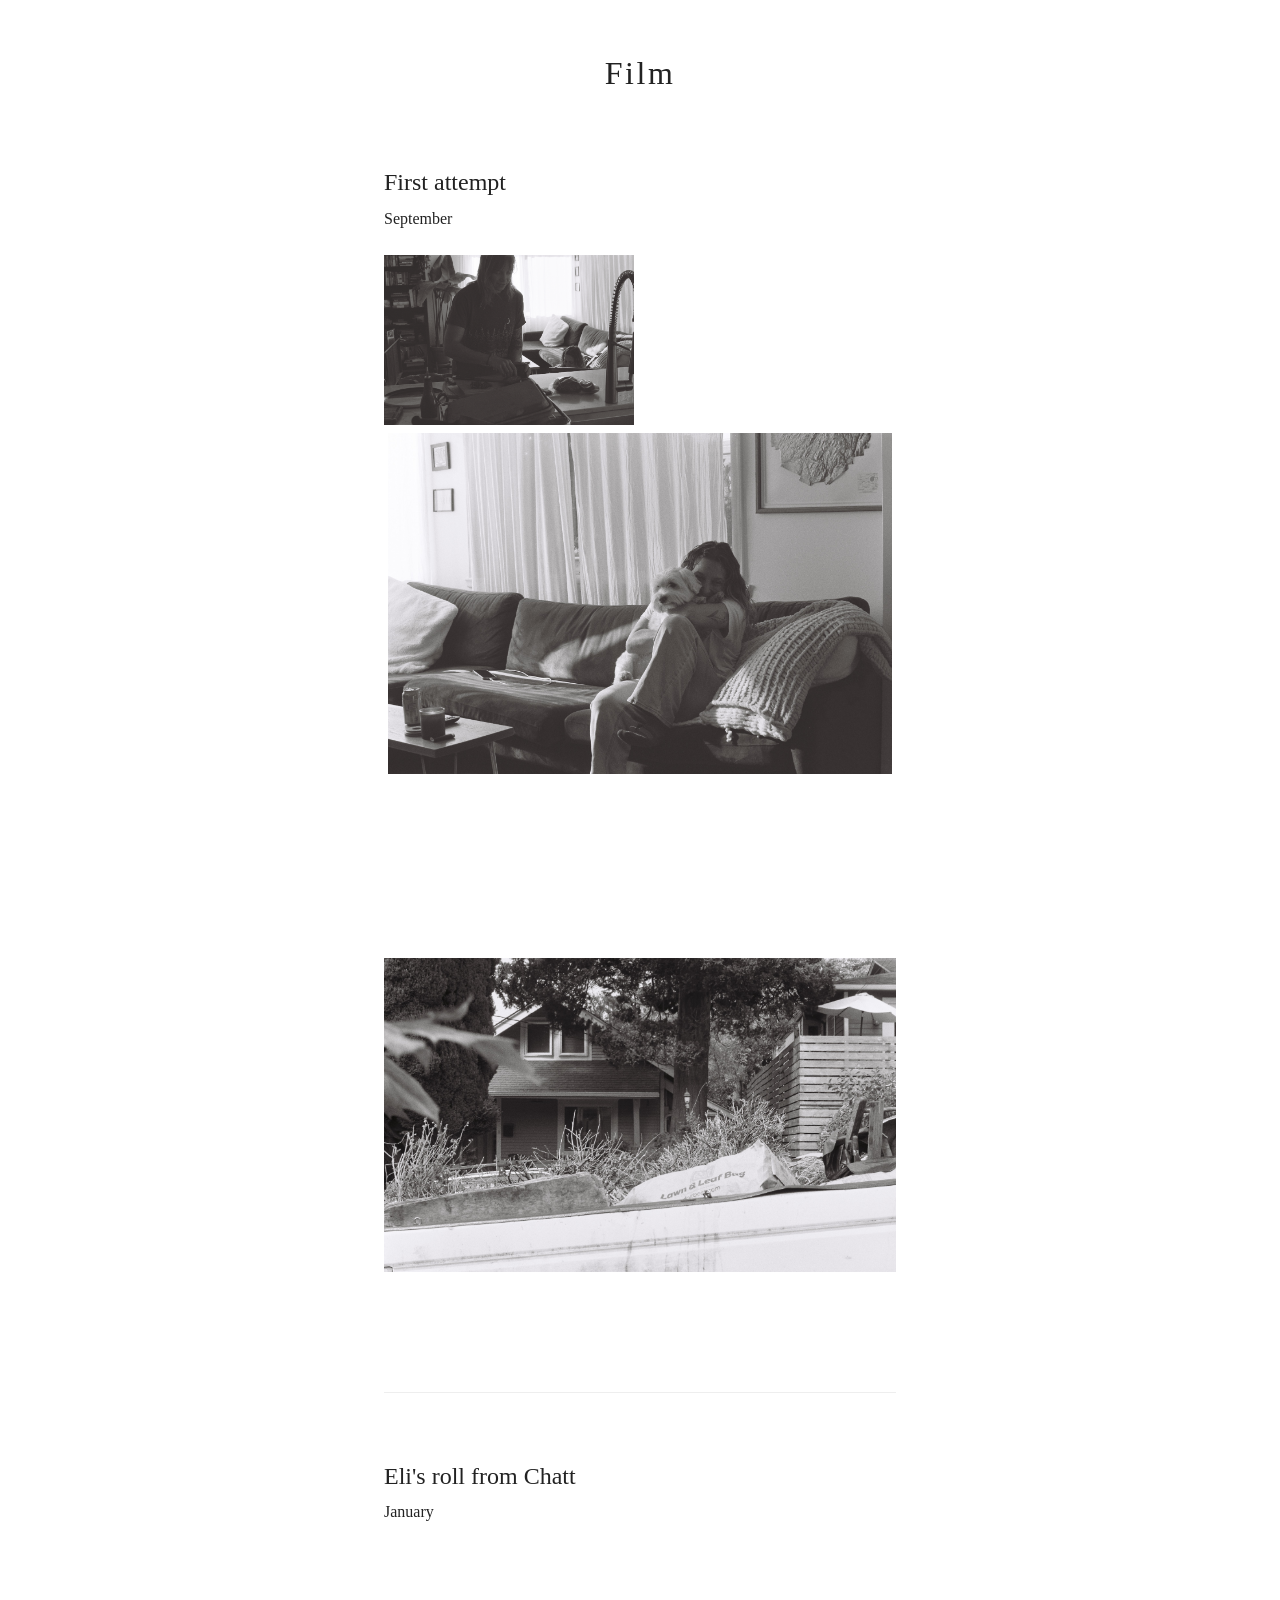
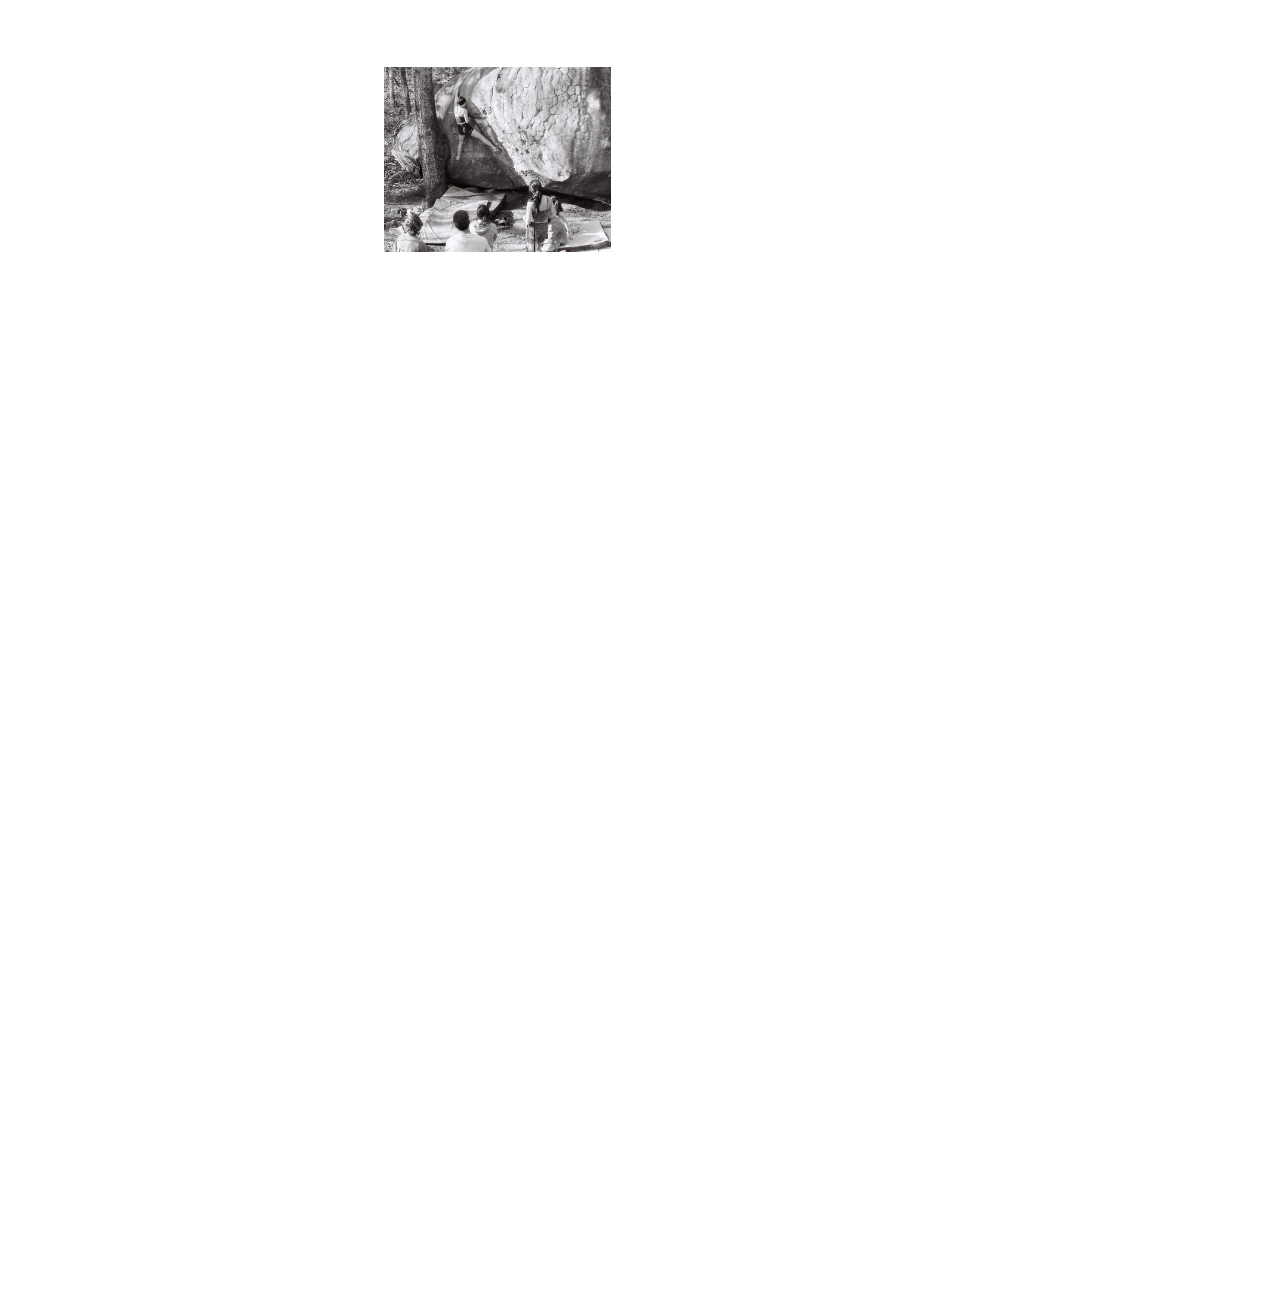
==== film.html @ adab6372 "rename" ====
<!DOCTYPE html>
<html lang="en">
<head>
  <meta charset="UTF-8">
  <meta name="viewport" content="width=device-width, initial-scale=1.0">
  <title>Photography</title>
  <style>
    :root {
      --gap: 8px;            /* space between photos */
      --content-width: 40%;  /* how much of the page width the photos use */
      --max-row-shape: 1.5;  /* no row is taller than a 3:2 landscape photo at full width */
      --text: #222;
      --muted: #888;
    }

    body {
      margin: 0;
      background: #fff;
      color: var(--text);
      font-family: Georgia, "Times New Roman", serif;
      line-height: 1.6;
    }

    main {
      width: var(--content-width);
      margin: 0 auto;        /* centers it, leaving equal space left and right */
      padding: 48px 0;
    }

    /* 40% gets too narrow on small screens, so widen the column there */
    @media (max-width: 1100px) {
      main { width: 70%; }
    }
    @media (max-width: 600px) {
      main { width: auto; padding: 48px 16px; }
    }

    header.site {
      text-align: center;
      margin-bottom: 64px;
    }
    header.site h1 {
      font-weight: normal;
      letter-spacing: 0.08em;
      margin: 0;
    }

    /* ---------- one post = one batch of photos ---------- */
    .post {
      margin-bottom: 120px;           /* the "line breaks" between batches */
    }
    .post + .post {
      padding-top: 64px;
      border-top: 1px solid #eee;     /* delete this line if you want no divider */
    }

    .post h2 {
      font-weight: normal;
      margin: 0 0 4px;
    }
    .post time {
      display: block;
      color: var(--muted);
      font-size: 0.9rem;
      margin-bottom: 16px;
    }
    .post p {
      max-width: 65ch;
      margin: 0 0 24px;
    }

    /* ---------- the gallery: set --cols on each one ---------- */
    .gallery {
      --cols: 3;                      /* default M if you don't set one */
      display: flex;
      flex-direction: column;
      gap: var(--gap);
    }
    .gallery + .gallery {
      margin-top: var(--gap);         /* stacked galleries line up like one grid */
    }

    .gallery .row {
      display: flex;
      justify-content: center;        /* centers photos that hit the height cap */
      gap: var(--gap);
    }

    /* Each photo's width is proportional to its aspect ratio (--ar, set by
       the script), so every photo in a row ends up the same height.
       max-width stops a row from getting taller than --max-row-shape allows,
       which keeps a lone portrait photo from filling the whole column. */
    .gallery img {
      display: block;
      flex: var(--ar, 1.5) 1 0%;
      min-width: 0;
      max-width: calc(100% * var(--ar, 1.5) / var(--max-row-shape));
      height: auto;
      aspect-ratio: var(--ar, 1.5);
    }

    /* ---------- phones: one photo per line ---------- */
    @media (max-width: 500px) {
      .gallery .row { flex-direction: column; align-items: center; }
      .gallery img { flex: none; width: 100%; }
    }
  </style>
</head>
<body>
  <main>
    <header class="site">
      <h1>Film</h1>
    </header>

    <!-- ===== NEWEST POST AT THE TOP: copy this block for each new batch ===== -->
    <article class="post">
      <h2>First attempt</h2>
      <!-- <time datetime="2026-09-20">September 20, 2026</time> -->
      <p>September</p>

      <div class="gallery" style="--cols: 2">
        <img src="film/beatrix/Haddock_Haddock-R2-E062.jpg" alt="" loading="lazy">
        <img src="film/beatrix/Haddock_Haddock-R2-E061.jpg" alt="" loading="lazy">
      </div>
      <div class="gallery" style="--cols: 1">
        <img src="film/beatrix/Haddock_Haddock-R2-E060_edit.jpg" alt="" loading="lazy">
      </div>
      <div class="gallery" style="--cols: 2">
        <img src="film/beatrix/Haddock_Haddock-R2-E036.jpg" alt="" loading="lazy">
        <img src="film/beatrix/Haddock_Haddock-R2-E052.jpg" alt="" loading="lazy">
      </div>
      <div class="gallery" style="--cols: 1">
        <img src="film/beatrix/Haddock_Haddock-R2-E045_cropped.jpg" alt="" loading="lazy">
      </div>
    </article>

    <article class="post">
      <h2>Eli's roll from Chatt</h2>
      <p>January</p>

      <div class="gallery" style="--cols: 3">
        <img src="film/eli/Haddock_Haddock-R1-E006.jpg" alt="" loading="lazy">
        <img src="film/eli/Haddock_Haddock-R1-E001.jpg" alt="" loading="lazy">
        <img src="film/eli/Haddock_Haddock-R1-E003.jpg" alt="" loading="lazy">
      </div>
      <div class="gallery" style="--cols: 2">
        <img src="film/eli/Haddock_Haddock-R1-E015_crop.jpg" alt="" loading="lazy">
        <img src="film/eli/Haddock_Haddock-R1-E024.jpg" alt="" loading="lazy">
      </div>
      <div class="gallery" style="--cols: 1">
        <img src="film/eli/Haddock_Haddock-R1-E028.jpg" alt="" loading="lazy">
      </div>
      <div class="gallery" style="--cols: 2">
        <img src="film/eli/Haddock_Haddock-R1-E011.jpg" alt="" loading="lazy">
        <img src="film/eli/Haddock_Haddock-R1-E022.jpg" alt="" loading="lazy">
      </div>
      <div class="gallery" style="--cols: 1">
        <img src="film/eli/Haddock_Haddock-R1-E029.jpg" alt="" loading="lazy">
      </div>
    </article>

  </main>

  <script>
    // Group each gallery's images into rows of --cols, and give each image
    // its real aspect ratio so photos in the same row share a height.
    document.querySelectorAll('.gallery').forEach(function (gallery) {
      var cols = parseInt(getComputedStyle(gallery).getPropertyValue('--cols'), 10) || 3;
      var imgs = Array.from(gallery.querySelectorAll(':scope > img'));

      for (var i = 0; i < imgs.length; i += cols) {
        var row = document.createElement('div');
        row.className = 'row';
        imgs.slice(i, i + cols).forEach(function (img) { row.appendChild(img); });
        gallery.appendChild(row);
      }

      imgs.forEach(function (img) {
        function setRatio() {
          img.style.setProperty('--ar', img.naturalWidth / img.naturalHeight);
        }
        if (img.complete && img.naturalWidth) setRatio();
        else img.addEventListener('load', setRatio);
      });
    });
  </script>
</body>
</html>
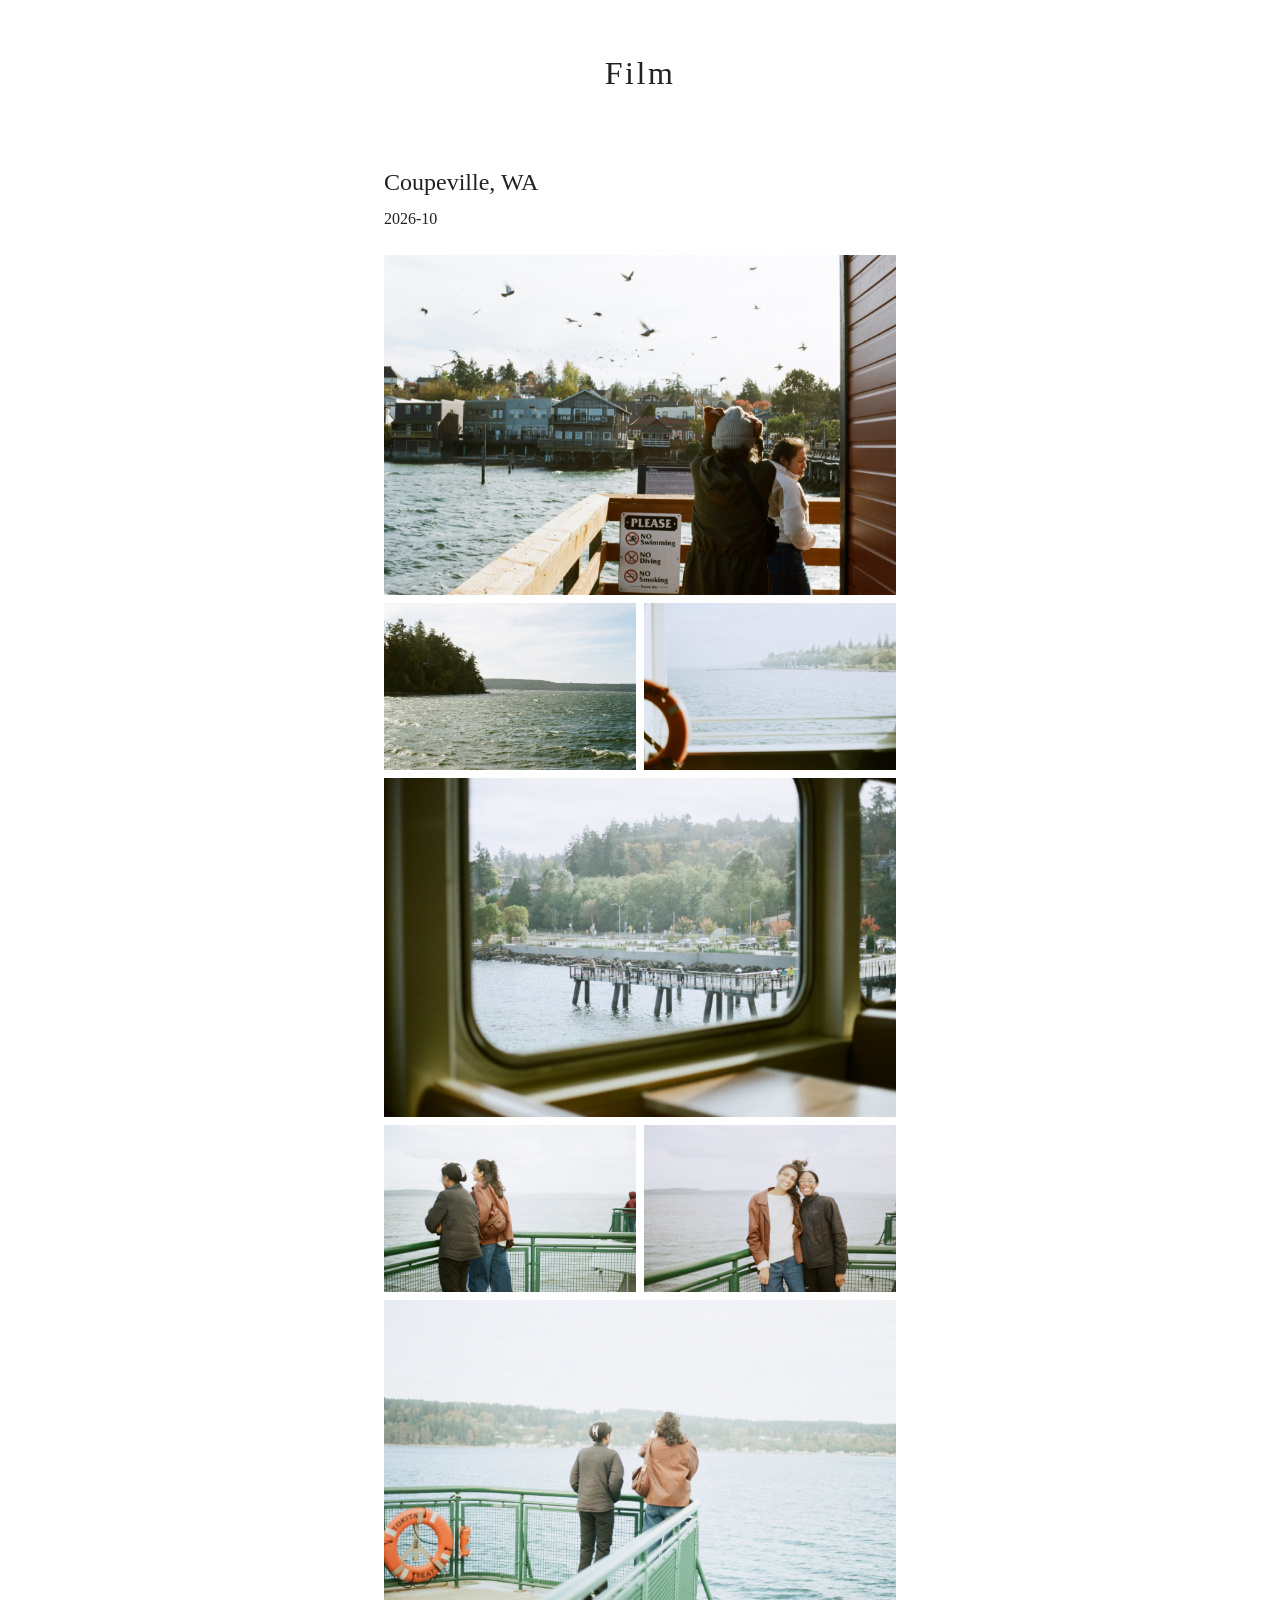
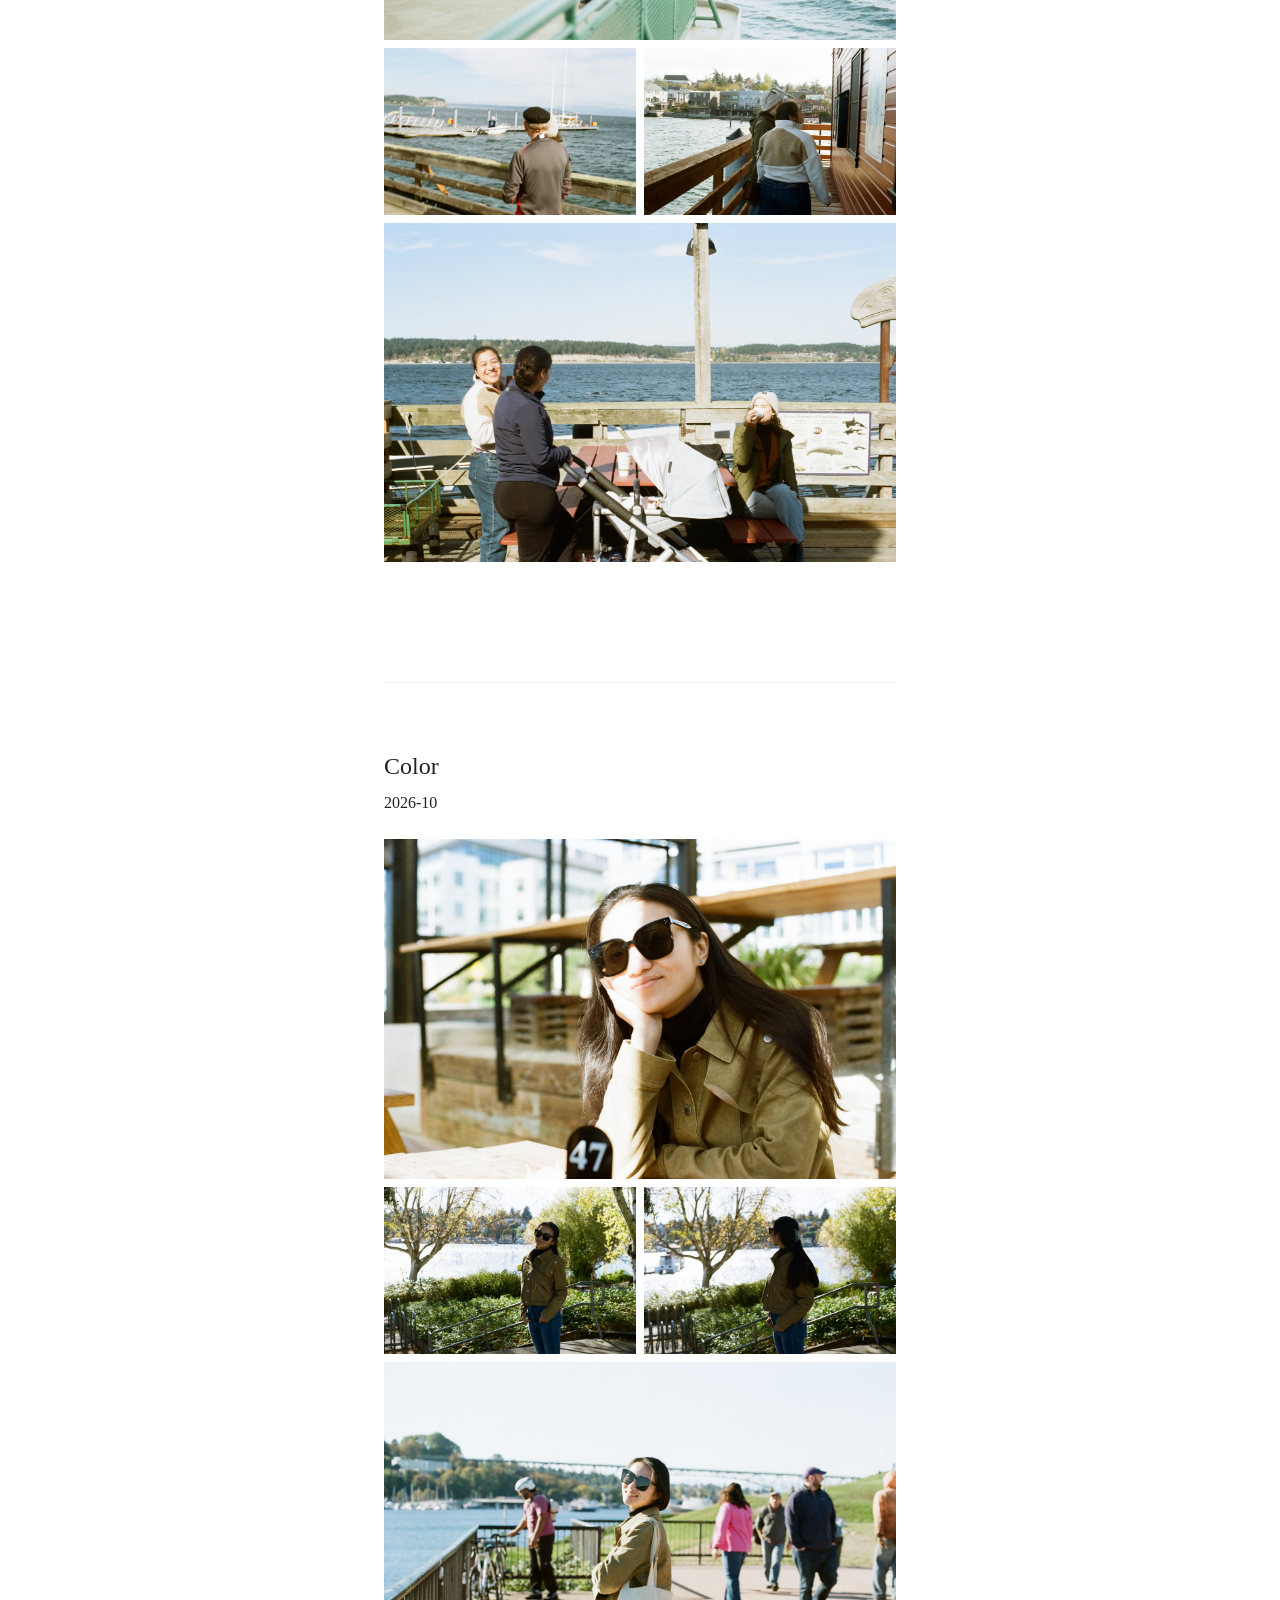
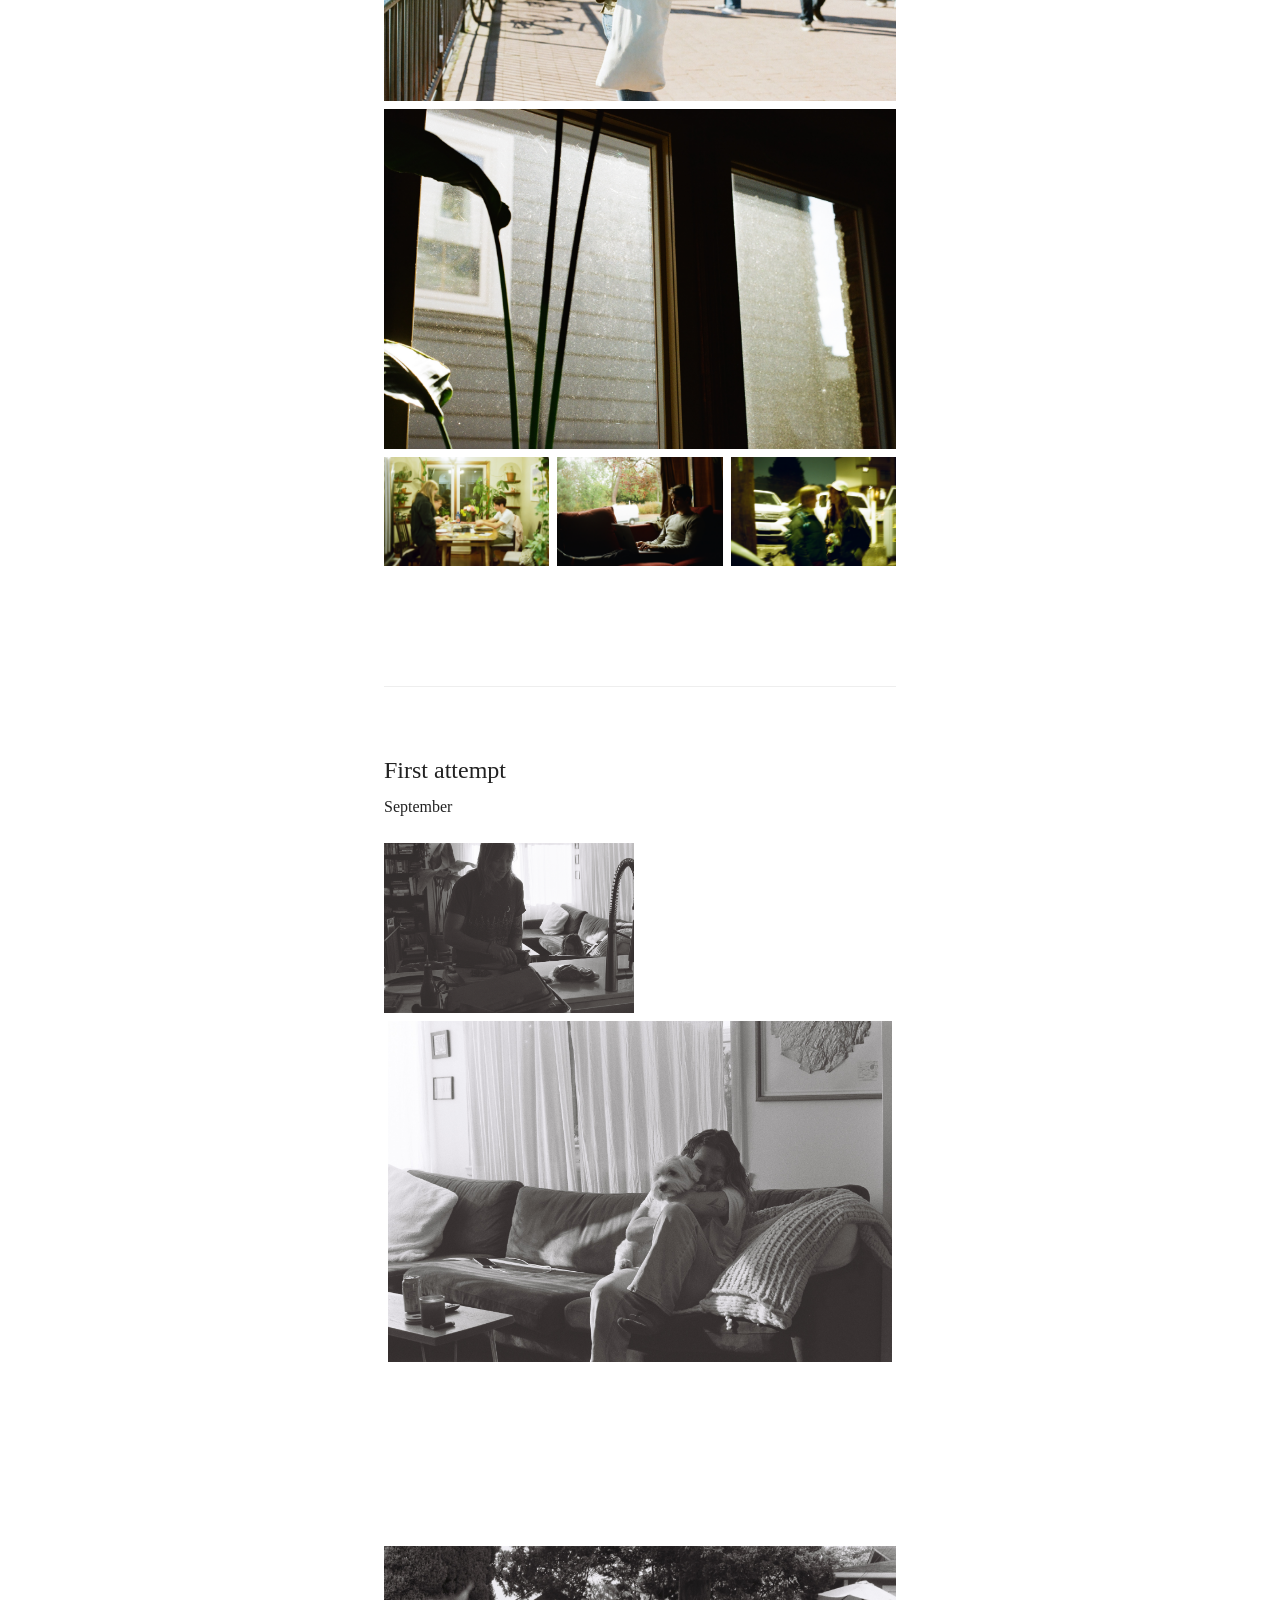
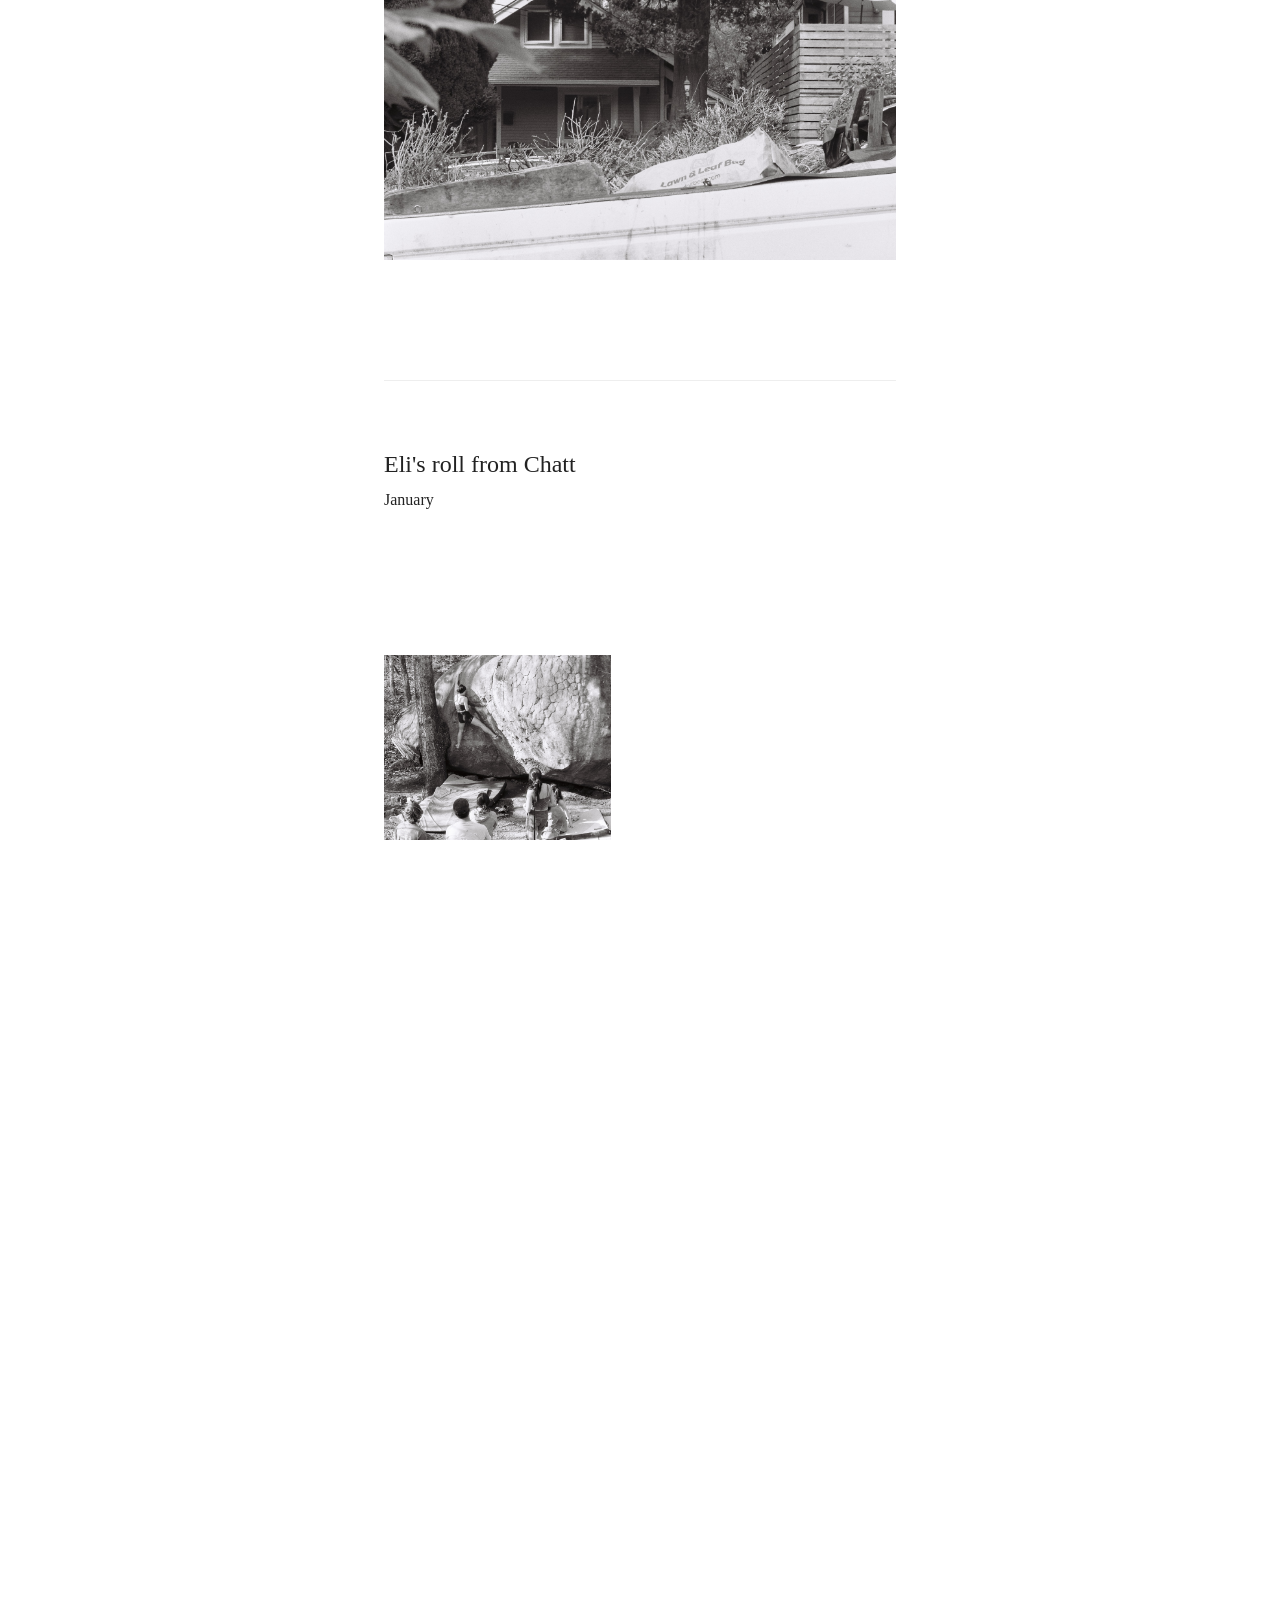
==== commit 0e738042: "audrey/carl" ====
--- a/film.html
+++ b/film.html
@@ -114,23 +114,93 @@
 
     <!-- ===== NEWEST POST AT THE TOP: copy this block for each new batch ===== -->
     <article class="post">
+      <h2>Coupeville, WA</h2>
+      <!-- <time datetime="2026-09-20">September 20, 2026</time> -->
+      <p>2026-10</p>
+
+      <div class="gallery" style="--cols: 1">
+        <img src="film/2026_10/bird_edited.jpg" alt="" loading="lazy">
+      </div>
+
+      <div class="gallery" style="--cols: 2">
+        <img src="film/2026_10/000103690001_E.jpg" alt="" loading="lazy">
+        <img src="film/2026_10/000103690014_24.jpg" alt="" loading="lazy">      
+      </div>
+
+      <div class="gallery" style="--cols: 1">
+        <img src="film/2026_10/000103690013_25.jpg" alt="" loading="lazy">
+      </div>
+
+
+      <div class="gallery" style="--cols: 2">
+        <img src="film/2026_10/000103690011_27.jpg" alt="" loading="lazy">
+        <img src="film/2026_10/000103690010_28.jpg" alt="" loading="lazy">
+      </div>
+      <div class="gallery" style="--cols: 1">
+        <img src="film/2026_10/000103690012_26.jpg" alt="" loading="lazy">
+      </div>
+      <div class="gallery" style="--cols: 2">
+        <img src="film/2026_10/000103690006_32.jpg" alt="" loading="lazy">
+        <img src="film/2026_10/000103690003_35.jpg" alt="" loading="lazy">
+      </div>
+
+      <div class="gallery" style="--cols: 1">
+        <img src="film/2026_10/000103690004_34.jpg" alt="" loading="lazy">
+      </div>
+    </article>
+
+    <article class="post">
+      <h2>Color</h2>
+      <p>2026-10</p>
+
+      <div class="gallery" style="--cols: 1">
+        <img src="film/2026_10/000103690026_12.jpg" alt="" loading="lazy">
+      </div>
+
+<!--       <div class="gallery" style="--cols: 1">
+        <img src="film/2026_10/000103690023_15.jpg" alt="" loading="lazy">
+      </div> -->
+
+      <div class="gallery" style="--cols: 2">
+        <img src="film/2026_10/000103690025_13.jpg" alt="" loading="lazy">
+        <img src="film/2026_10/000103690024_14.jpg" alt="" loading="lazy">
+      </div>
+
+      <div class="gallery" style="--cols: 1">
+        <img src="film/2026_10/bing_gasworks.jpg" alt="" loading="lazy">
+      </div>
+
+      <div class="gallery" style="--cols: 1">
+<!--         <img src="film/2026_10/000103690034_4.jpg" alt="" loading="lazy">
+ -->        <img src="film/2026_10/000103690037_1.jpg" alt="" loading="lazy">
+      </div>
+
+      <div class="gallery" style="--cols: 3">
+        <img src="film/2026_10/000103690035_3.jpg" alt="" loading="lazy">
+        <img src="film/2026_10/000103690029_9.jpg" alt="" loading="lazy">
+        <img src="film/2026_10/000103690034_4.jpg" alt="" loading="lazy">
+      </div>
+    </article>
+
+
+    <article class="post">
       <h2>First attempt</h2>
       <!-- <time datetime="2026-09-20">September 20, 2026</time> -->
       <p>September</p>
 
       <div class="gallery" style="--cols: 2">
-        <img src="film/beatrix/Haddock_Haddock-R2-E062.jpg" alt="" loading="lazy">
-        <img src="film/beatrix/Haddock_Haddock-R2-E061.jpg" alt="" loading="lazy">
-      </div>
-      <div class="gallery" style="--cols: 1">
-        <img src="film/beatrix/Haddock_Haddock-R2-E060_edit.jpg" alt="" loading="lazy">
-      </div>
-      <div class="gallery" style="--cols: 2">
-        <img src="film/beatrix/Haddock_Haddock-R2-E036.jpg" alt="" loading="lazy">
-        <img src="film/beatrix/Haddock_Haddock-R2-E052.jpg" alt="" loading="lazy">
-      </div>
-      <div class="gallery" style="--cols: 1">
-        <img src="film/beatrix/Haddock_Haddock-R2-E045_cropped.jpg" alt="" loading="lazy">
+        <img src="film/2026_09/Haddock_Haddock-R2-E062.jpg" alt="" loading="lazy">
+        <img src="film/2026_09/Haddock_Haddock-R2-E061.jpg" alt="" loading="lazy">
+      </div>
+      <div class="gallery" style="--cols: 1">
+        <img src="film/2026_09/Haddock_Haddock-R2-E060_edit.jpg" alt="" loading="lazy">
+      </div>
+      <div class="gallery" style="--cols: 2">
+        <img src="film/2026_09/Haddock_Haddock-R2-E036.jpg" alt="" loading="lazy">
+        <img src="film/2026_09/Haddock_Haddock-R2-E052.jpg" alt="" loading="lazy">
+      </div>
+      <div class="gallery" style="--cols: 1">
+        <img src="film/2026_09/Haddock_Haddock-R2-E045_cropped.jpg" alt="" loading="lazy">
       </div>
     </article>
 
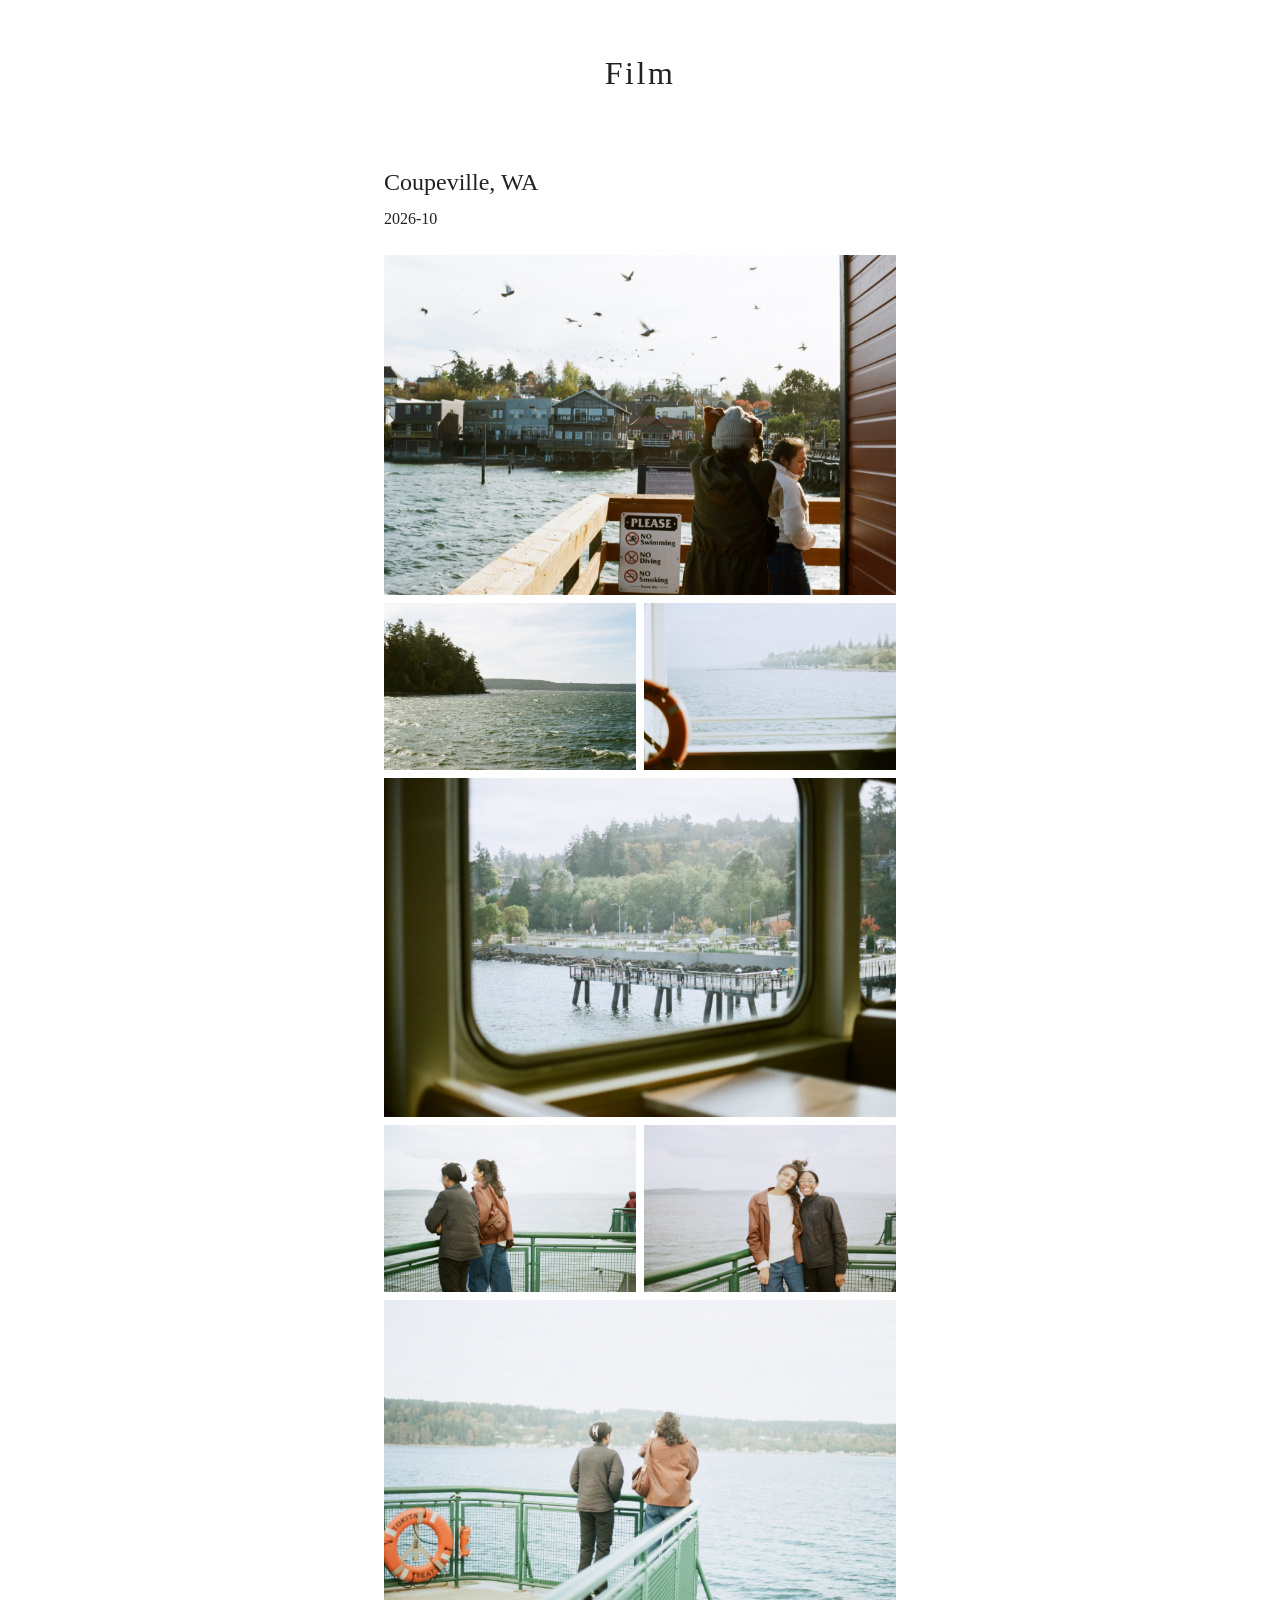
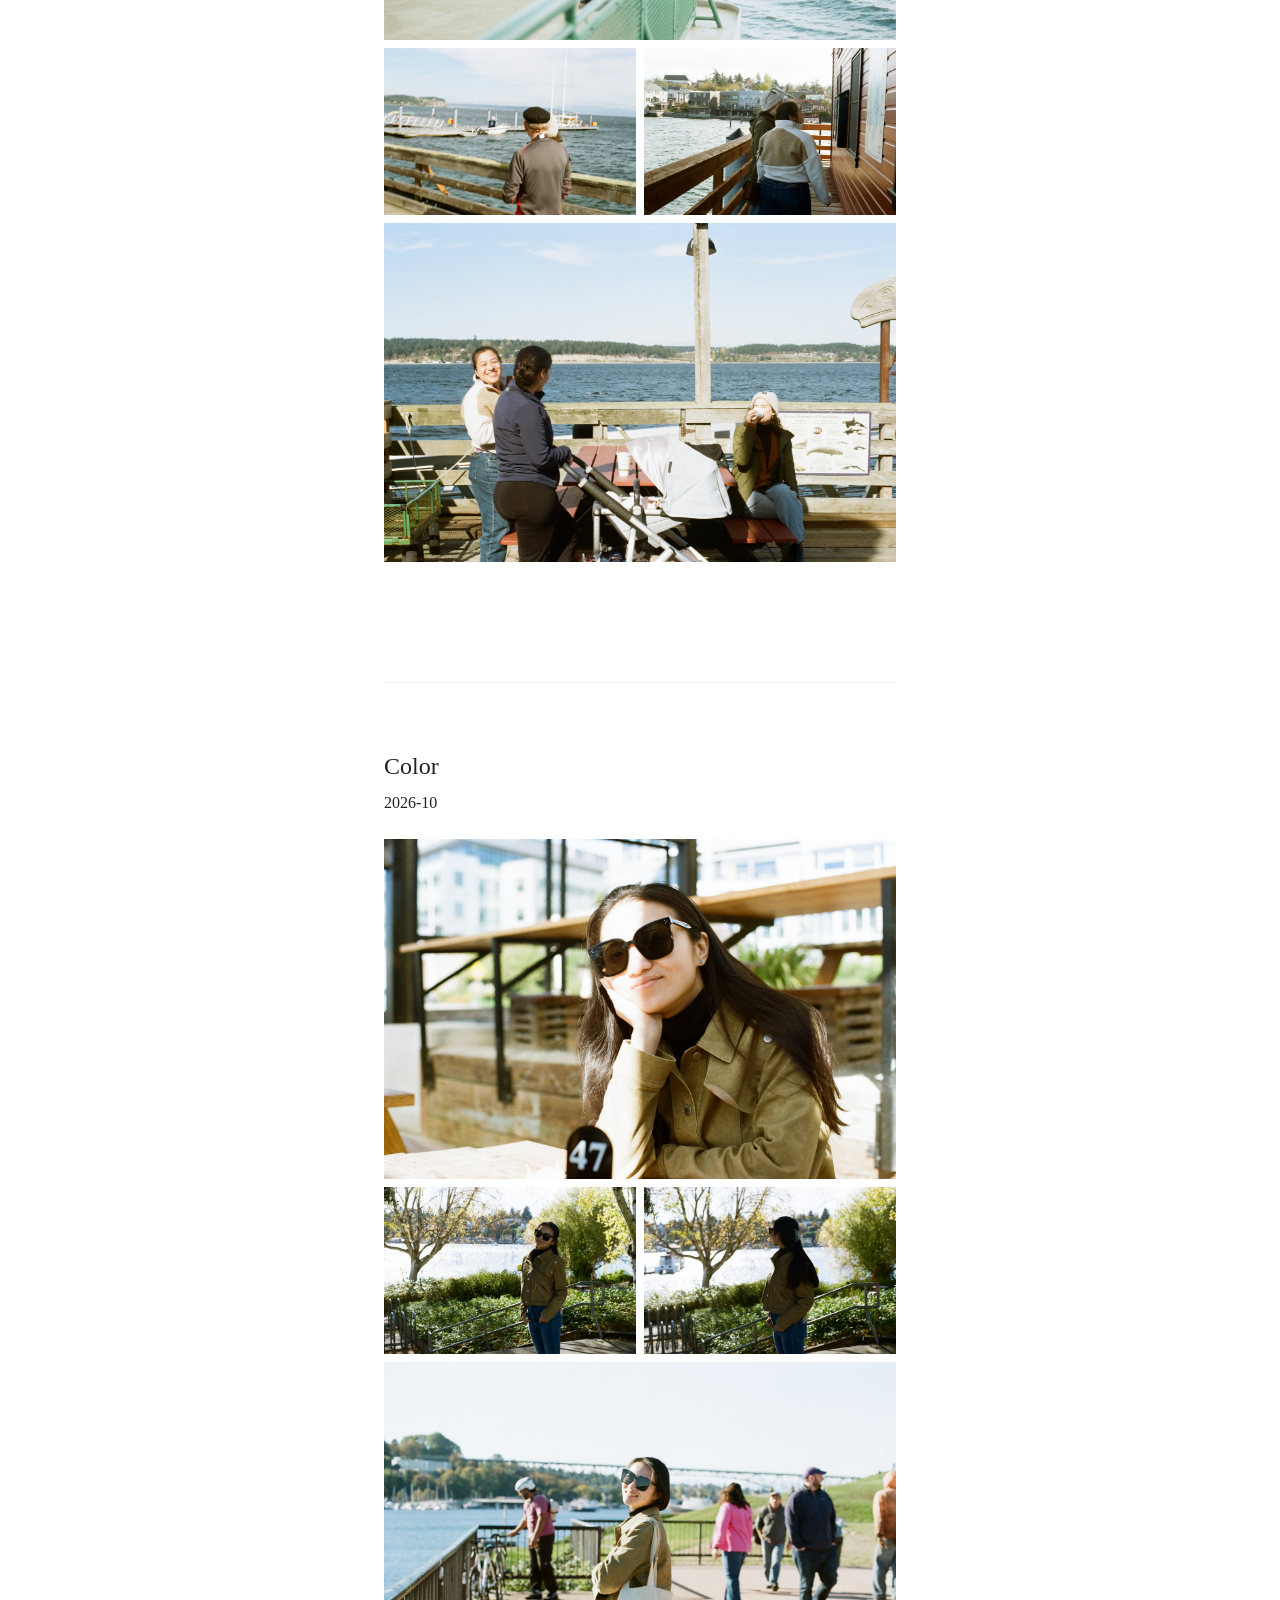
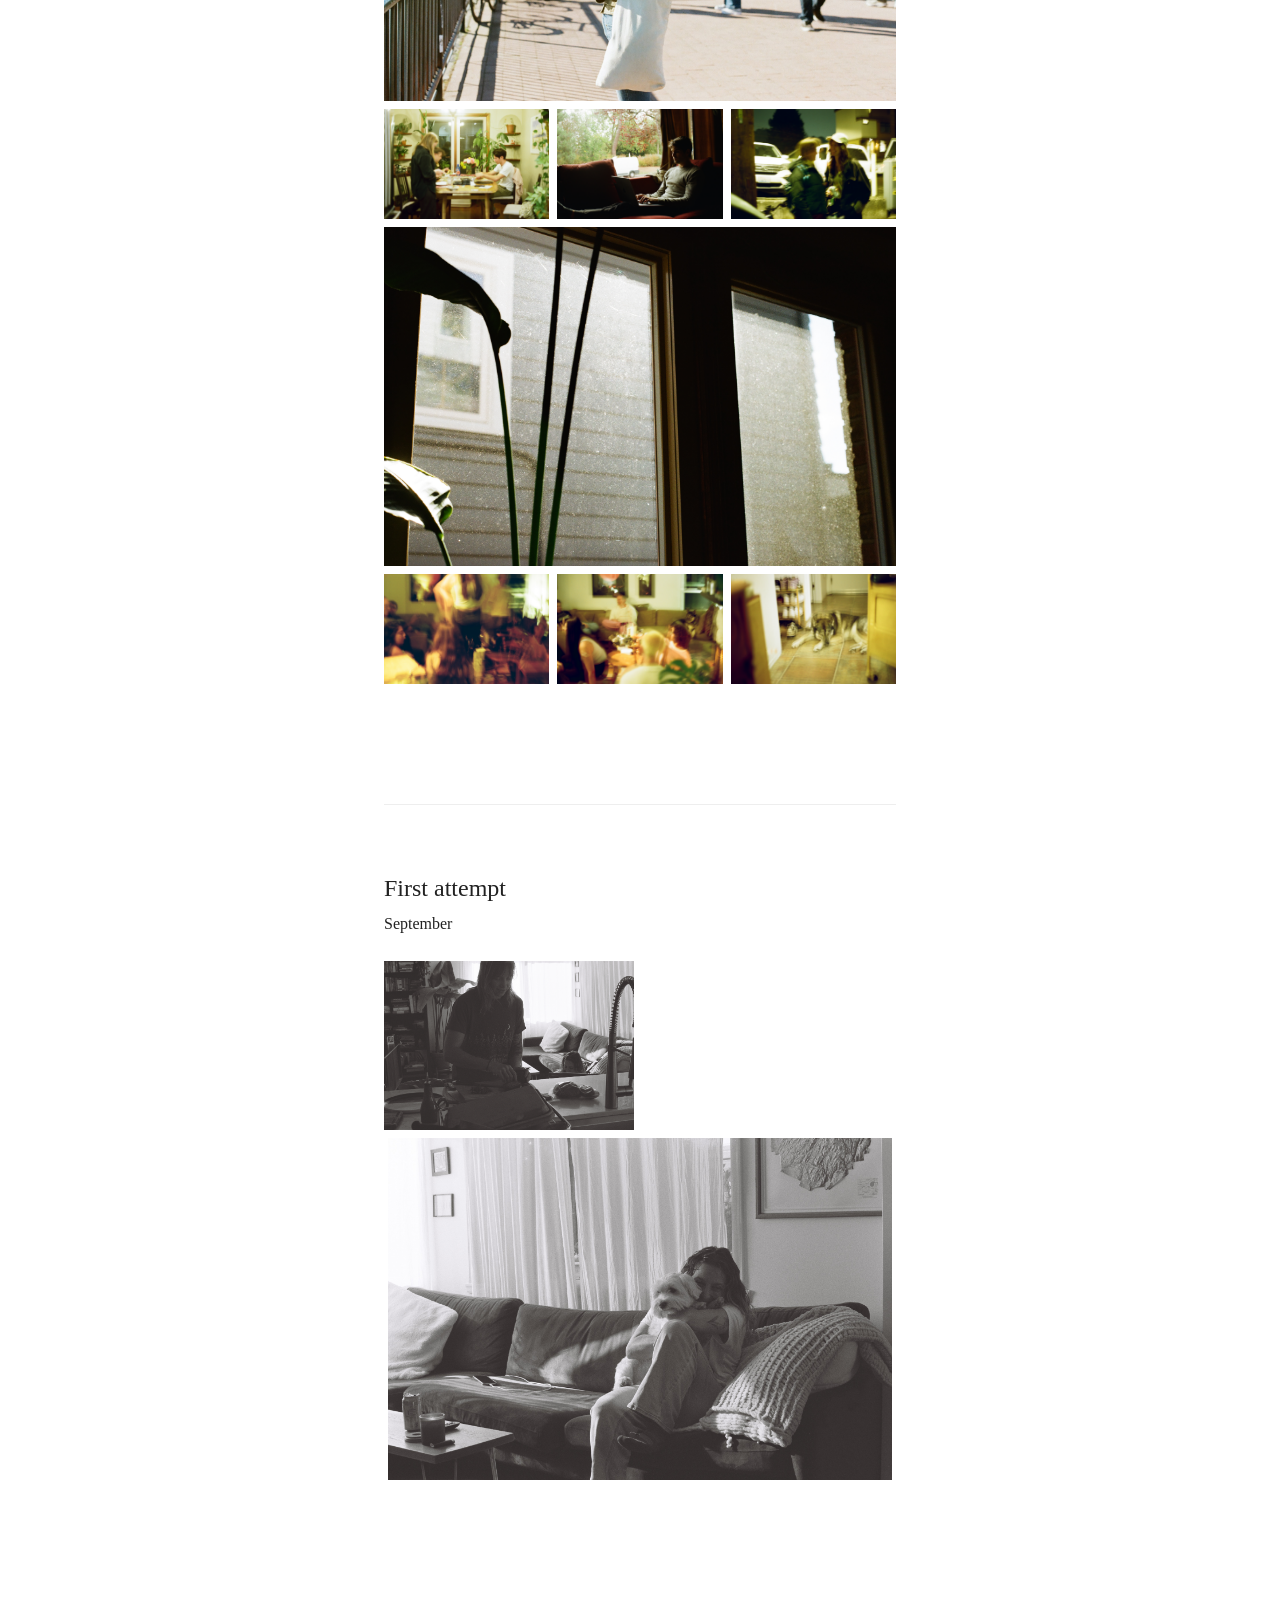
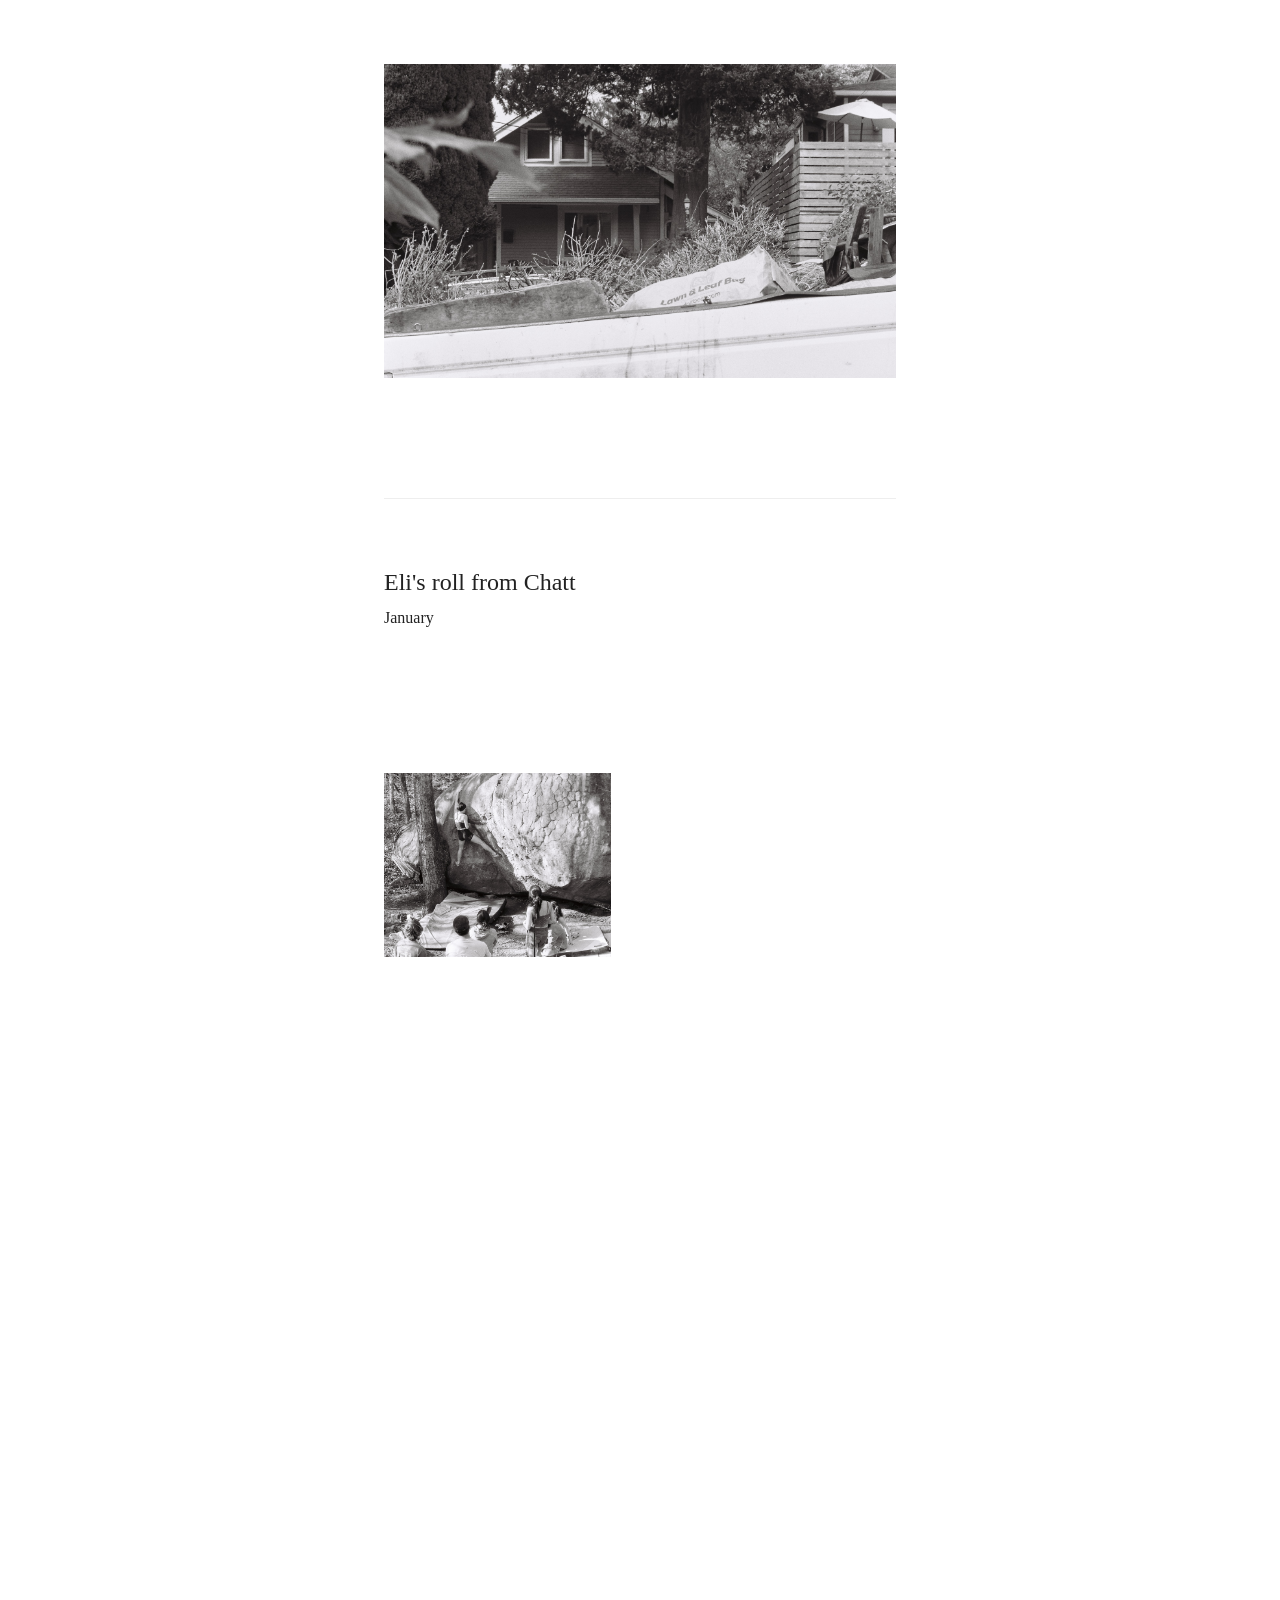
==== commit 7284342c: "blurry" ====
--- a/film.html
+++ b/film.html
@@ -170,15 +170,21 @@
         <img src="film/2026_10/bing_gasworks.jpg" alt="" loading="lazy">
       </div>
 
-      <div class="gallery" style="--cols: 1">
-<!--         <img src="film/2026_10/000103690034_4.jpg" alt="" loading="lazy">
- -->        <img src="film/2026_10/000103690037_1.jpg" alt="" loading="lazy">
-      </div>
-
       <div class="gallery" style="--cols: 3">
         <img src="film/2026_10/000103690035_3.jpg" alt="" loading="lazy">
         <img src="film/2026_10/000103690029_9.jpg" alt="" loading="lazy">
         <img src="film/2026_10/000103690034_4.jpg" alt="" loading="lazy">
+      </div>
+
+      <div class="gallery" style="--cols: 1">
+<!--         <img src="film/2026_10/000103690034_4.jpg" alt="" loading="lazy">
+ -->        <img src="film/2026_10/000103690037_1.jpg" alt="" loading="lazy">
+      </div>
+      
+      <div class="gallery" style="--cols: 3">
+        <img src="film/2026_10/000103690019_19.jpg" alt="" loading="lazy">
+        <img src="film/2026_10/000103690018_20.jpg" alt="" loading="lazy">
+        <img src="film/2026_10/000103690016_22.jpg" alt="" loading="lazy">
       </div>
     </article>
 
